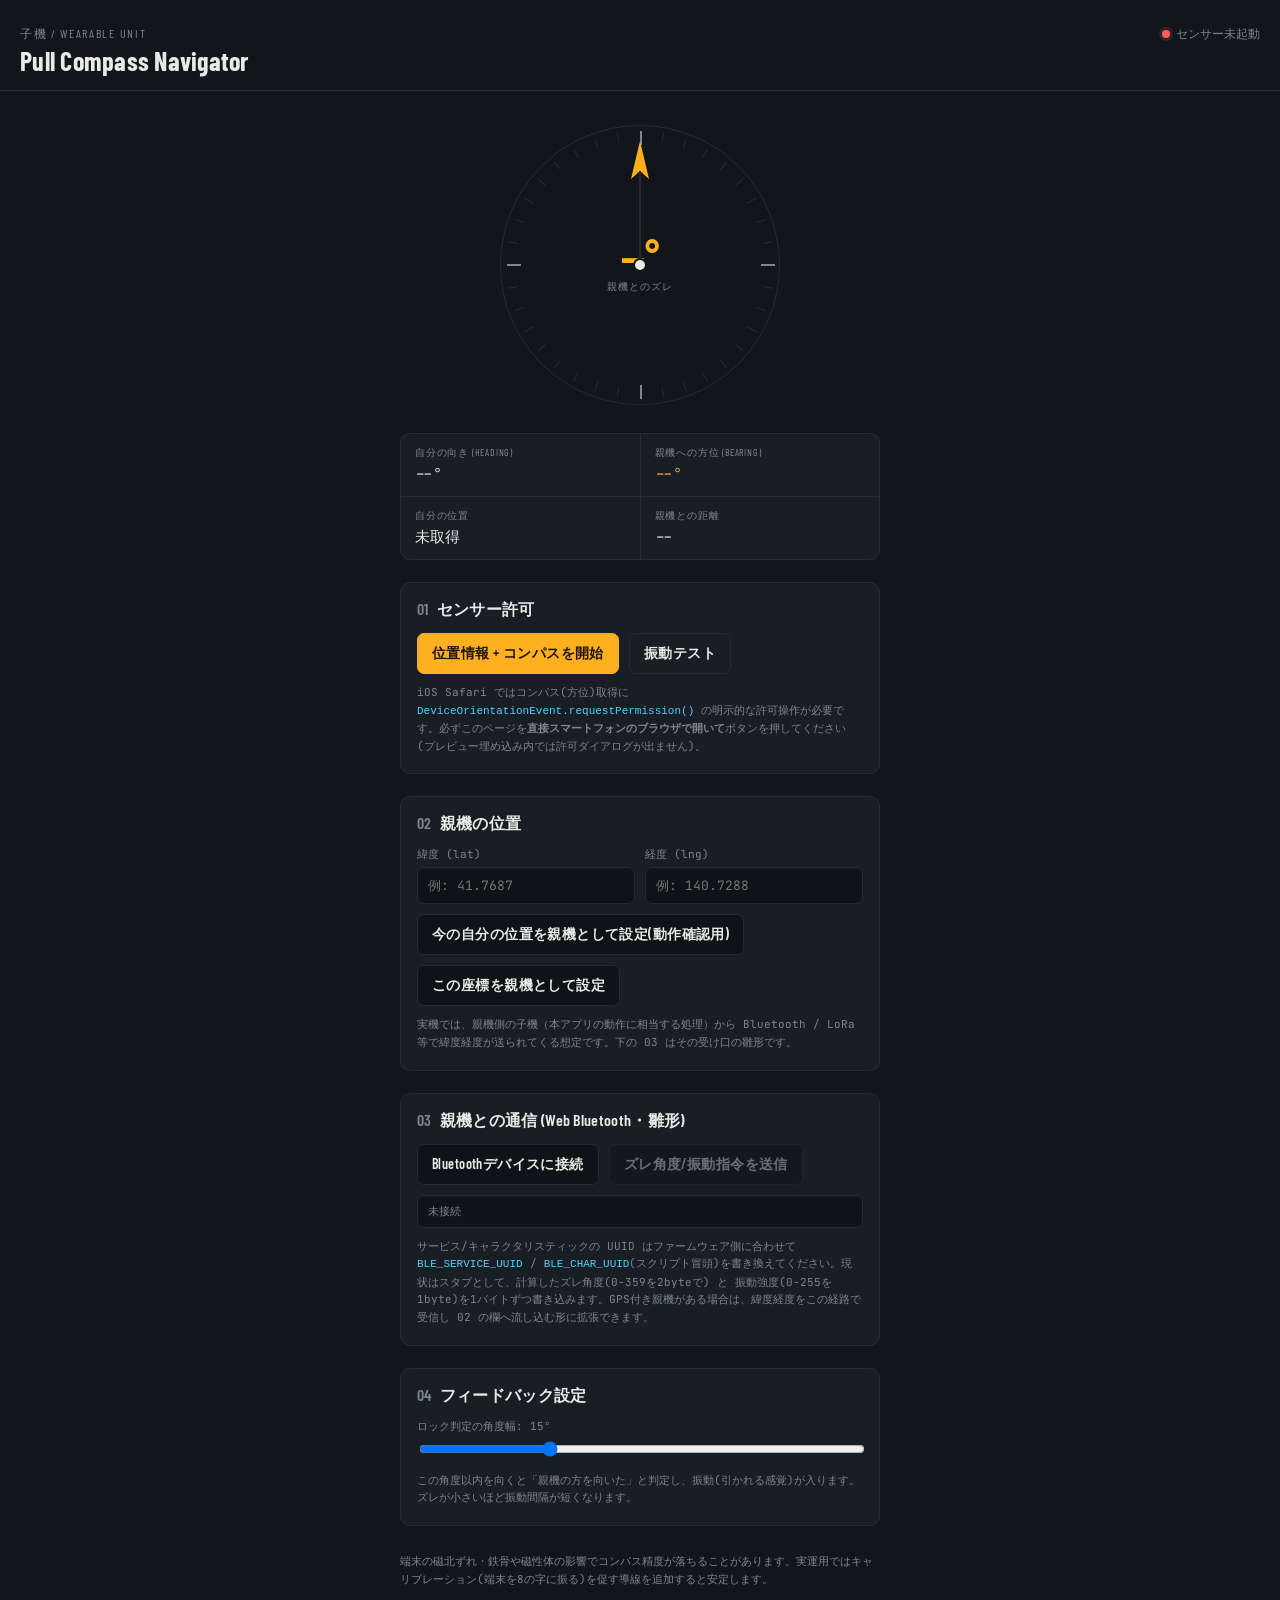
==== 0812navi.html @ e46b6c5c "Update event listeners for Bluetooth and vibration test Comment out Bluetooth connection event liste" ====
<!DOCTYPE html>
<html lang="ja">
<head>
<meta charset="UTF-8">
<meta name="viewport" content="width=device-width, initial-scale=1, viewport-fit=cover">
<title>子機ナビゲーション | Pull Compass</title>
<link rel="preconnect" href="https://fonts.googleapis.com">
<link href="https://fonts.googleapis.com/css2?family=Barlow+Condensed:wght@500;600;700&family=JetBrains+Mono:wght@400;500;700&display=swap" rel="stylesheet">
<style>
  :root{
    --bg:#12151A;
    --panel:#191D24;
    --panel-line:#262B33;
    --ink:#E9EAE6;
    --muted:#7C8794;
    --lock:#FFB020;      /* 親機方向ロック時のアクセント */
    --self:#4FD1FF;      /* 自分の向き(コンパス)のアクセント */
    --danger:#FF5C5C;
  }
  *{box-sizing:border-box;}
  html,body{margin:0;padding:0;background:var(--bg);color:var(--ink);
    font-family:'JetBrains Mono',monospace;
    -webkit-tap-highlight-color:transparent;}
  body{min-height:100vh;padding:0 0 40px;}

  .eyebrow{font-family:'Barlow Condensed',sans-serif;letter-spacing:.14em;text-transform:uppercase;
    font-size:12px;color:var(--muted);}

  header{padding:22px 20px 14px;border-bottom:1px solid var(--panel-line);
    display:flex;align-items:baseline;justify-content:space-between;gap:12px;flex-wrap:wrap;}
  header h1{font-family:'Barlow Condensed',sans-serif;font-weight:700;font-size:26px;
    letter-spacing:.01em;margin:2px 0 0;}
  .status-dot{display:inline-block;width:8px;height:8px;border-radius:50%;margin-right:6px;
    background:var(--danger);box-shadow:0 0 0 3px rgba(255,92,92,.15);}
  .status-dot.on{background:var(--lock);box-shadow:0 0 0 3px rgba(255,176,32,.18);}
  #statusText{font-size:12px;color:var(--muted);}

  main{max-width:520px;margin:0 auto;padding:0 20px;}

  /* --- Signature element: compass gauge --- */
  .gaugeWrap{position:relative;display:flex;justify-content:center;padding:34px 0 10px;}
  .gauge{position:relative;width:280px;height:280px;}
  .ring{position:absolute;inset:0;border-radius:50%;border:1px solid var(--panel-line);}
  .pullGlow{position:absolute;inset:0;border-radius:50%;
    box-shadow:0 0 0 0 rgba(255,176,32,0);
    transition:box-shadow .25s ease, opacity .25s ease;}
  .pullGlow.active{box-shadow:0 0 38px 6px rgba(255,176,32,.35);}
  .tickWrap{position:absolute;inset:0;}
  .tick{position:absolute;left:50%;top:6px;width:1px;height:10px;background:var(--panel-line);
    transform-origin:50% 134px;}
  .tick.cardinal{height:14px;background:var(--muted);width:2px;}
  .needleWrap{position:absolute;left:50%;top:50%;width:0;height:0;
    transition:transform .15s linear;}
  .needle{position:absolute;left:-9px;top:-124px;width:18px;height:124px;}
  .needle svg{width:100%;height:100%;display:block;}
  .hub{position:absolute;left:50%;top:50%;width:14px;height:14px;margin:-7px;border-radius:50%;
    background:var(--ink);border:2px solid var(--bg);z-index:3;}
  .center-readout{position:absolute;left:50%;top:50%;transform:translate(-50%,-50%);
    text-align:center;pointer-events:none;}
  .center-readout .deg{font-family:'Barlow Condensed',sans-serif;font-weight:700;font-size:40px;
    color:var(--lock);line-height:1;}
  .center-readout .label{font-size:10px;color:var(--muted);letter-spacing:.1em;margin-top:4px;}

  /* --- data grid --- */
  .grid{display:grid;grid-template-columns:1fr 1fr;gap:1px;background:var(--panel-line);
    border:1px solid var(--panel-line);border-radius:10px;overflow:hidden;margin-top:18px;}
  .cell{background:var(--panel);padding:12px 14px;}
  .cell .k{font-size:10px;color:var(--muted);letter-spacing:.08em;text-transform:uppercase;
    font-family:'Barlow Condensed',sans-serif;}
  .cell .v{font-size:15px;margin-top:4px;color:var(--ink);}
  .cell .v.accent{color:var(--lock);}

  section.panel{margin-top:22px;border:1px solid var(--panel-line);border-radius:10px;
    background:var(--panel);padding:16px 16px 18px;}
  section.panel h2{font-family:'Barlow Condensed',sans-serif;font-size:16px;font-weight:600;
    margin:0 0 12px;letter-spacing:.02em;}
  section.panel h2 .n{color:var(--muted);margin-right:8px;}

  .row{display:flex;gap:10px;margin-bottom:10px;}
  .row:last-child{margin-bottom:0;}
  label{display:block;font-size:11px;color:var(--muted);margin-bottom:5px;}
  input[type=number], input[type=text]{
    width:100%;background:#0F1216;border:1px solid var(--panel-line);border-radius:7px;
    padding:9px 10px;color:var(--ink);font-family:'JetBrains Mono',monospace;font-size:13px;}
  input:focus{outline:1px solid var(--self);}

  button{font-family:'Barlow Condensed',sans-serif;font-weight:600;letter-spacing:.03em;
    font-size:14px;border:1px solid var(--panel-line);background:#0F1216;color:var(--ink);
    padding:10px 14px;border-radius:7px;cursor:pointer;}
  button:active{transform:translateY(1px);}
  button.primary{background:var(--lock);border-color:var(--lock);color:#1A1400;}
  button.ghost{background:transparent;}
  button:focus-visible{outline:2px solid var(--self);outline-offset:2px;}
  button:disabled{opacity:.4;cursor:not-allowed;}

  .btnRow{display:flex;gap:10px;flex-wrap:wrap;margin-top:4px;}
  .hint{font-size:11px;color:var(--muted);line-height:1.6;margin-top:10px;}
  .hint code{color:var(--self);}
  .logBox{margin-top:10px;max-height:110px;overflow:auto;font-size:11px;color:var(--muted);
    background:#0F1216;border:1px solid var(--panel-line);border-radius:7px;padding:8px 10px;}
  .logBox div{white-space:pre-wrap;}

  footer{max-width:520px;margin:26px auto 0;padding:0 20px;color:var(--muted);font-size:11px;
    line-height:1.7;}

  @media (prefers-reduced-motion: reduce){
    .needleWrap, .pullGlow{transition:none;}
  }
</style>
</head>
<body>

<header>
  <div>
    <div class="eyebrow">子機 / Wearable Unit</div>
    <h1>Pull Compass Navigator</h1>
  </div>
  <div><span class="status-dot" id="statusDot"></span><span id="statusText">センサー未起動</span></div>
</header>

<main>

  <div class="gaugeWrap">
    <div class="gauge">
      <div class="pullGlow" id="pullGlow"></div>
      <div class="ring"></div>
      <div class="tickWrap" id="tickWrap"></div>
      <div class="needleWrap" id="needleWrap">
        <div class="needle">
          <svg viewBox="0 0 18 124" xmlns="http://www.w3.org/2000/svg">
            <polygon points="9,0 18,38 9,30 0,38" fill="var(--lock)"/>
            <rect x="8" y="30" width="2" height="94" fill="var(--panel-line)"/>
          </svg>
        </div>
      </div>
      <div class="hub"></div>
      <div class="center-readout">
        <div class="deg" id="diffDeg">--°</div>
        <div class="label">親機とのズレ</div>
      </div>
    </div>
  </div>

  <div class="grid">
    <div class="cell"><div class="k">自分の向き (Heading)</div><div class="v" id="selfHeading">--°</div></div>
    <div class="cell"><div class="k">親機への方位 (Bearing)</div><div class="v accent" id="bearing">--°</div></div>
    <div class="cell"><div class="k">自分の位置</div><div class="v" id="selfPos">未取得</div></div>
    <div class="cell"><div class="k">親機との距離</div><div class="v" id="distance">--</div></div>
  </div>

  <section class="panel">
    <h2><span class="n">01</span>センサー許可</h2>
    <div class="btnRow">
      <button class="primary" id="btnStart">位置情報 + コンパスを開始</button>
      <button class="ghost" id="btnVibeTest">振動テスト</button>
    </div>
    <div class="hint">
      iOS Safari ではコンパス(方位)取得に <code>DeviceOrientationEvent.requestPermission()</code> の明示的な許可操作が必要です。必ずこのページを<strong>直接スマートフォンのブラウザで開いて</strong>ボタンを押してください(プレビュー埋め込み内では許可ダイアログが出ません)。
    </div>
  </section>

  <section class="panel">
    <h2><span class="n">02</span>親機の位置</h2>
    <div class="row">
      <div style="flex:1"><label>緯度 (lat)</label><input type="number" step="0.000001" id="targetLat" placeholder="例: 41.7687"></div>
      <div style="flex:1"><label>経度 (lng)</label><input type="number" step="0.000001" id="targetLng" placeholder="例: 140.7288"></div>
    </div>
    <div class="btnRow">
      <button id="btnUseCurrentAsTarget">今の自分の位置を親機として設定(動作確認用)</button>
      <button id="btnSetTarget">この座標を親機として設定</button>
    </div>
    <div class="hint">実機では、親機側の子機（本アプリの動作に相当する処理）から Bluetooth / LoRa 等で緯度経度が送られてくる想定です。下の 03 はその受け口の雛形です。</div>
  </section>

  <section class="panel">
    <h2><span class="n">03</span>親機との通信 (Web Bluetooth・雛形)</h2>
    <div class="btnRow">
      <button id="btnBleConnect">Bluetoothデバイスに接続</button>
      <button id="btnBleSend" disabled>ズレ角度/振動指令を送信</button>
    </div>
    <div class="logBox" id="bleLog"><div>未接続</div></div>
    <div class="hint">
      サービス/キャラクタリスティックの UUID はファームウェア側に合わせて <code>BLE_SERVICE_UUID</code> / <code>BLE_CHAR_UUID</code>(スクリプト冒頭)を書き換えてください。現状はスタブとして、計算したズレ角度(0-359を2byteで) と 振動強度(0-255を1byte)を1バイトずつ書き込みます。GPS付き親機がある場合は、緯度経度をこの経路で受信し 02 の欄へ流し込む形に拡張できます。
    </div>
  </section>

  <section class="panel">
    <h2><span class="n">04</span>フィードバック設定</h2>
    <div class="row">
      <div style="flex:1">
        <label>ロック判定の角度幅: <span id="thresholdVal">15</span>°</label>
        <input type="range" min="3" max="45" value="15" id="thresholdSlider" style="width:100%">
      </div>
    </div>
    <div class="hint">この角度以内を向くと「親機の方を向いた」と判定し、振動(引かれる感覚)が入ります。ズレが小さいほど振動間隔が短くなります。</div>
  </section>

</main>

<footer>
  端末の磁北ずれ・鉄骨や磁性体の影響でコンパス精度が落ちることがあります。実運用ではキャリブレーション(端末を8の字に振る)を促す導線を追加すると安定します。
</footer>

<script>
(() => {
  // ---- 状態 ----
  let selfLat=null, selfLng=null, selfHeadingDeg=null;
  let targetLat=null, targetLng=null;
  let watchId=null;
  let bleDevice=null, bleChar=null;
  let lastVibeTime=0;

  //const BLE_SERVICE_UUID = '0000ffe0-0000-1000-8000-00805f9b34fb'; // ←実機のUUIDに置き換え
  //const BLE_CHAR_UUID    = '0000ffe1-0000-1000-8000-00805f9b34fb'; // ←実機のUUIDに置き換え

  const BLE_SERVICE_UUID ='6e400001-b5a3-f393-e0a9-e50e24dcca9e';
  const BLE_CHAR_UUID = '846B1F7D-D4A5-D9DA-8681-5D3B342748C5';
  
  // ---- DOM ----
  const statusDot = document.getElementById('statusDot');
  const statusText = document.getElementById('statusText');
  const selfHeadingEl = document.getElementById('selfHeading');
  const bearingEl = document.getElementById('bearing');
  const selfPosEl = document.getElementById('selfPos');
  const distanceEl = document.getElementById('distance');
  const diffDegEl = document.getElementById('diffDeg');
  const needleWrap = document.getElementById('needleWrap');
  const pullGlow = document.getElementById('pullGlow');
  const tickWrap = document.getElementById('tickWrap');
  const thresholdSlider = document.getElementById('thresholdSlider');
  const thresholdVal = document.getElementById('thresholdVal');
  const bleLog = document.getElementById('bleLog');

  // ---- ゲージの目盛り描画 ----
  for(let i=0;i<360;i+=10){
    const t=document.createElement('div');
    t.className='tick'+(i%90===0?' cardinal':'');
    t.style.transform=`rotate(${i}deg)`;
    tickWrap.appendChild(t);
  }

  function log(msg){
    const d=document.createElement('div');
    d.textContent=`[${new Date().toLocaleTimeString()}] ${msg}`;
    bleLog.prepend(d);
  }

  function setStatus(on, text){
    statusDot.classList.toggle('on', on);
    statusText.textContent=text;
  }

  // ---- 地理計算 ----
  function toRad(d){return d*Math.PI/180;}
  function toDeg(r){return r*180/Math.PI;}

  function bearingTo(lat1,lng1,lat2,lng2){
    const φ1=toRad(lat1), φ2=toRad(lat2), Δλ=toRad(lng2-lng1);
    const y=Math.sin(Δλ)*Math.cos(φ2);
    const x=Math.cos(φ1)*Math.sin(φ2)-Math.sin(φ1)*Math.cos(φ2)*Math.cos(Δλ);
    return (toDeg(Math.atan2(y,x))+360)%360;
  }

  function distanceMeters(lat1,lng1,lat2,lng2){
    const R=6371000;
    const φ1=toRad(lat1), φ2=toRad(lat2);
    const dφ=toRad(lat2-lat1), dλ=toRad(lng2-lng1);
    const a=Math.sin(dφ/2)**2 + Math.cos(φ1)*Math.cos(φ2)*Math.sin(dλ/2)**2;
    return 2*R*Math.asin(Math.sqrt(a));
  }

  function angleDiff(a,b){
    let d=(b-a+540)%360-180; // -180 .. 180
    return d;
  }

  // ---- メイン更新ループ ----
  function update(){
    if(selfLat==null || selfLng==null){ return; }
    selfPosEl.textContent = `${selfLat.toFixed(6)}, ${selfLng.toFixed(6)}`;

    if(targetLat==null || targetLng==null){
      bearingEl.textContent='親機未設定';
      distanceEl.textContent='--';
      diffDegEl.textContent='--°';
      return;
    }

    const bearing = bearingTo(selfLat,selfLng,targetLat,targetLng);
    const dist = distanceMeters(selfLat,selfLng,targetLat,targetLng);
    bearingEl.textContent = bearing.toFixed(0)+'°';
    distanceEl.textContent = dist<1000 ? dist.toFixed(0)+' m' : (dist/1000).toFixed(2)+' km';

    if(selfHeadingDeg==null){
      diffDegEl.textContent='方位不明';
      return;
    }

    const diff = angleDiff(selfHeadingDeg, bearing); // -180..180、+なら右(時計回り)に回すべき
    diffDegEl.textContent = (diff>0?'+':'')+diff.toFixed(0)+'°';
    needleWrap.style.transform = `rotate(${diff}deg)`;

    const threshold = Number(thresholdSlider.value);
    const aligned = Math.abs(diff) <= threshold;
    pullGlow.classList.toggle('active', aligned);

    handleHapticFeedback(diff, aligned);
  }

  // ---- 触覚フィードバック(振動) ----
  // 実機では、この intensity / interval に相当する値を 03 のBLE送信で子機のアクチュエータへ渡す
  function handleHapticFeedback(diff, aligned){
    if(!('vibrate' in navigator)) return;
    const now = performance.now();
    if(!aligned){
      return; // ロック外では振動しない
    }
    // ズレが小さいほど間隔を短く(=強く引かれる感覚)
    const absDiff = Math.abs(diff);
    const interval = 250 + absDiff*20; // 250ms(真正面)〜 250+threshold*20 ms
    if(now - lastVibeTime > interval){
      navigator.vibrate(60);
      lastVibeTime = now;
    }
  }

  // ---- センサー開始 ----
  async function startSensors(){
    // 方位(コンパス)
    if(typeof DeviceOrientationEvent !== 'undefined' && typeof DeviceOrientationEvent.requestPermission === 'function'){
      try{
        const res = await DeviceOrientationEvent.requestPermission();
        if(res !== 'granted'){ setStatus(false,'コンパスの許可が必要です'); return; }
      }catch(e){ setStatus(false,'許可取得に失敗: '+e.message); return; }
    }

    window.addEventListener('deviceorientationabsolute', onOrientation, true);
    window.addEventListener('deviceorientation', onOrientation, true);

    // 位置情報
    if(!navigator.geolocation){ setStatus(false,'この端末は位置情報に対応していません'); return; }
    if(watchId!=null) navigator.geolocation.clearWatch(watchId);
    watchId = navigator.geolocation.watchPosition(pos=>{
      selfLat = pos.coords.latitude;
      selfLng = pos.coords.longitude;
      setStatus(true, `GPS取得中 (精度 ±${pos.coords.accuracy.toFixed(0)}m)`);
      update();
    }, err=>{
      setStatus(false, '位置情報エラー: '+err.message);
    }, { enableHighAccuracy:true, maximumAge:1000, timeout:15000 });
  }

  function onOrientation(e){
    let heading = null;
    if(typeof e.webkitCompassHeading === 'number'){
      heading = e.webkitCompassHeading; // iOS: 0=北, 時計回り, 補正済み
    } else if(e.alpha != null){
      // Android等: absolute=trueなら概ね 0=北, 反時計回りのalpha → 時計回りheadingへ変換
      heading = (360 - e.alpha) % 360;
    }
    if(heading==null) return;
    selfHeadingDeg = heading;
    selfHeadingEl.textContent = heading.toFixed(0)+'°';
    update();
  }

  // ---- UIイベント ----
  document.getElementById('btnStart').addEventListener('click', startSensors);

  document.getElementById('btnVibeTest').addEventListener('click', ()=>{
    if('vibrate' in navigator){ navigator.vibrate([80,60,80]); }
    else alert('この端末/ブラウザは振動APIに対応していません');
  });

  document.getElementById('btnUseCurrentAsTarget').addEventListener('click', ()=>{
    if(selfLat==null){ alert('先に 01 でセンサーを開始してください'); return; }
    targetLat=selfLat; targetLng=selfLng;
    document.getElementById('targetLat').value=selfLat.toFixed(6);
    document.getElementById('targetLng').value=selfLng.toFixed(6);
    update();
  });

  document.getElementById('btnSetTarget').addEventListener('click', ()=>{
    const la=parseFloat(document.getElementById('targetLat').value);
    const ln=parseFloat(document.getElementById('targetLng').value);
    if(isNaN(la)||isNaN(ln)){ alert('緯度経度を入力してください'); return; }
    targetLat=la; targetLng=ln;
    update();
  });

  thresholdSlider.addEventListener('input', ()=>{
    thresholdVal.textContent = thresholdSlider.value;
    update();
  });

  // ---- Web Bluetooth(雛形) ----
  /*document.getElementById('btnBleConnect').addEventListener('click', async ()=>{
    alert('Bluetooth接続ボタンが押されました');
    
    if(!navigator.bluetooth){ log('この端末/ブラウザは Web Bluetooth 非対応です(iOS Safari非対応)'); return; }
    try{
     // bleDevice = await navigator.bluetooth.requestDevice({
       // filters:[{ services:[BLE_SERVICE_UUID] }]
        // 対象が絞れない場合は次の1行に差し替え: acceptAllDevices:true, optionalServices:[BLE_SERVICE_UUID]

      bleDevice = await navigator.bluetooth.requestDevice({
        acceptAllDevices: true,
        optionalServices: [BLE_SERVICE_UUID]
    });
      
      log('デバイス選択: '+bleDevice.name);
      const server = await bleDevice.gatt.connect();
      const service = await server.getPrimaryService(BLE_SERVICE_UUID);
      bleChar = await service.getCharacteristic(BLE_CHAR_UUID);
      log('接続完了。送信可能です。');
      document.getElementById('btnBleSend').disabled=false;
    }catch(e){
      log('接続失敗: '+e.message);
    }
  });

  document.getElementById('btnBleSend').addEventListener('click', async ()=>{
    if(!bleChar){ return; }
    if(targetLat==null || selfHeadingDeg==null){ log('送信できるデータがまだありません'); return; }
    const bearing = bearingTo(selfLat,selfLng,targetLat,targetLng);
    const diff = Math.round((angleDiff(selfHeadingDeg,bearing)+360)%360); // 0-359
    const threshold = Number(thresholdSlider.value);
    const aligned = Math.abs(angleDiff(selfHeadingDeg,bearing)) <= threshold;
    const intensity = aligned ? Math.max(0, 255 - Math.abs(angleDiff(selfHeadingDeg,bearing))*10) : 0;

    const payload = new Uint8Array([diff & 0xff, (diff>>8) & 0xff, intensity & 0xff]);
    try{
      await bleChar.writeValue(payload);
      log(`送信: diff=${diff}° intensity=${Math.round(intensity)}`);
    }catch(e){
      log('送信失敗: '+e.message);
    }
  });*/

   document.getElementById('btnStart').addEventListener('click', startSensors);

  document.getElementById('btnVibeTest').addEventListener('click', ()=>{
    if('vibrate' in navigator){
      navigator.vibrate([80,60,80]);
    }else{
      alert('この端末/ブラウザは振動APIに対応していません');
    }
  });

  

})();
</script>
</body>
</html>
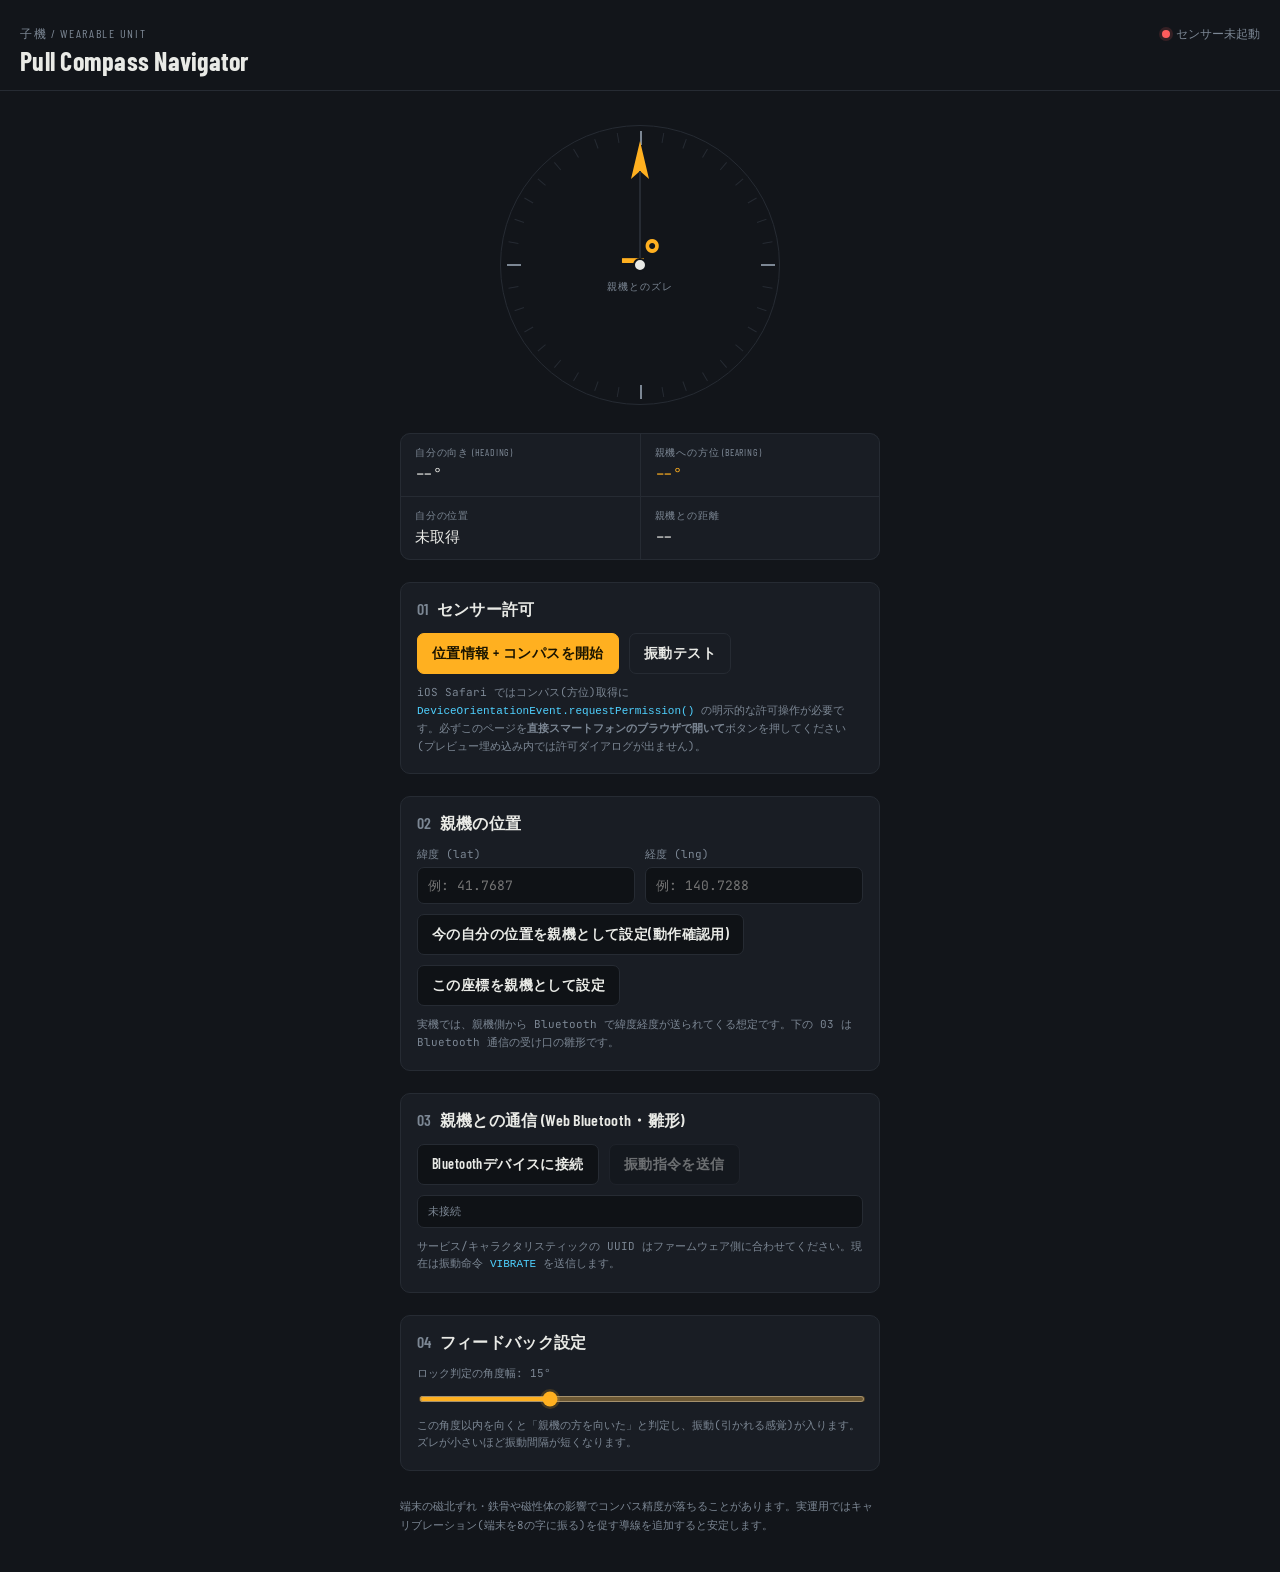
==== commit 2e22cd4c: "Revert "1002"" ====
--- a/0812navi.html
+++ b/0812navi.html
@@ -82,6 +82,22 @@
   input[type=number], input[type=text]{
     width:100%;background:#0F1216;border:1px solid var(--panel-line);border-radius:7px;
     padding:9px 10px;color:var(--ink);font-family:'JetBrains Mono',monospace;font-size:13px;}
+  input[type=range]{
+    width:100%;accent-color:var(--lock);cursor:pointer;
+  }
+  input[type=range]::-webkit-slider-runnable-track{
+    height:6px;border-radius:999px;background:rgba(255,176,32,.25);
+  }
+  input[type=range]::-webkit-slider-thumb{
+    -webkit-appearance:none;appearance:none;width:16px;height:16px;border-radius:50%;
+    background:var(--lock);border:2px solid #1A1400;margin-top:-5px;box-shadow:0 0 0 2px rgba(255,176,32,.18);
+  }
+  input[type=range]::-moz-range-track{
+    height:6px;border-radius:999px;background:rgba(255,176,32,.25);
+  }
+  input[type=range]::-moz-range-thumb{
+    width:16px;height:16px;border:none;border-radius:50%;background:var(--lock);box-shadow:0 0 0 2px rgba(255,176,32,.18);
+  }
   input:focus{outline:1px solid var(--self);}
 
   button{font-family:'Barlow Condensed',sans-serif;font-weight:600;letter-spacing:.03em;
@@ -169,18 +185,18 @@
       <button id="btnUseCurrentAsTarget">今の自分の位置を親機として設定(動作確認用)</button>
       <button id="btnSetTarget">この座標を親機として設定</button>
     </div>
-    <div class="hint">実機では、親機側の子機（本アプリの動作に相当する処理）から Bluetooth / LoRa 等で緯度経度が送られてくる想定です。下の 03 はその受け口の雛形です。</div>
+    <div class="hint">実機では、親機側から Bluetooth で緯度経度が送られてくる想定です。下の 03 は Bluetooth 通信の受け口の雛形です。</div>
   </section>
 
   <section class="panel">
     <h2><span class="n">03</span>親機との通信 (Web Bluetooth・雛形)</h2>
     <div class="btnRow">
       <button id="btnBleConnect">Bluetoothデバイスに接続</button>
-      <button id="btnBleSend" disabled>ズレ角度/振動指令を送信</button>
+      <button id="btnBleSend" disabled>振動指令を送信</button>
     </div>
     <div class="logBox" id="bleLog"><div>未接続</div></div>
     <div class="hint">
-      サービス/キャラクタリスティックの UUID はファームウェア側に合わせて <code>BLE_SERVICE_UUID</code> / <code>BLE_CHAR_UUID</code>(スクリプト冒頭)を書き換えてください。現状はスタブとして、計算したズレ角度(0-359を2byteで) と 振動強度(0-255を1byte)を1バイトずつ書き込みます。GPS付き親機がある場合は、緯度経度をこの経路で受信し 02 の欄へ流し込む形に拡張できます。
+      サービス/キャラクタリスティックの UUID はファームウェア側に合わせてください。現在は振動命令 <code>VIBRATE</code> を送信します。
     </div>
   </section>
 
@@ -209,13 +225,15 @@
   let watchId=null;
   let bleDevice=null, bleChar=null;
   let lastVibeTime=0;
-
-  //const BLE_SERVICE_UUID = '0000ffe0-0000-1000-8000-00805f9b34fb'; // ←実機のUUIDに置き換え
-  //const BLE_CHAR_UUID    = '0000ffe1-0000-1000-8000-00805f9b34fb'; // ←実機のUUIDに置き換え
-
-  const BLE_SERVICE_UUID ='6e400001-b5a3-f393-e0a9-e50e24dcca9e';
-  const BLE_CHAR_UUID = '846B1F7D-D4A5-D9DA-8681-5D3B342748C5';
-  
+  let displayedDiff = null;
+
+// 方角を安定させるための履歴
+let headingHistory = [];
+const HEADING_SAMPLES = 10;
+
+// 方角が急に飛んだときの最大変化量
+const MAX_HEADING_STEP = 30; 
+
   // ---- DOM ----
   const statusDot = document.getElementById('statusDot');
   const statusText = document.getElementById('statusText');
@@ -296,10 +314,28 @@
       return;
     }
 
-    const diff = angleDiff(selfHeadingDeg, bearing); // -180..180、+なら右(時計回り)に回すべき
+
+    const diff = angleDiff(selfHeadingDeg, bearing); // -180..180
+    
+    if(displayedDiff === null){
+      displayedDiff = diff;
+    }else{
+      let delta = diff - (displayedDiff % 360);
+
+      if(delta > 180){
+        delta -= 360;
+      }
+
+      if(delta < -180){
+        delta += 360;
+      }
+
+      displayedDiff += delta;
+    }
+
     diffDegEl.textContent = (diff>0?'+':'')+diff.toFixed(0)+'°';
-    needleWrap.style.transform = `rotate(${diff}deg)`;
-
+    needleWrap.style.transform = `rotate(${displayedDiff}deg)`;
+    
     const threshold = Number(thresholdSlider.value);
     const aligned = Math.abs(diff) <= threshold;
     pullGlow.classList.toggle('active', aligned);
@@ -310,16 +346,14 @@
   // ---- 触覚フィードバック(振動) ----
   // 実機では、この intensity / interval に相当する値を 03 のBLE送信で子機のアクチュエータへ渡す
   function handleHapticFeedback(diff, aligned){
-    if(!('vibrate' in navigator)) return;
     const now = performance.now();
-    if(!aligned){
+    if(!aligned || !bleChar || !bleDevice?.gatt?.connected){
       return; // ロック外では振動しない
     }
-    // ズレが小さいほど間隔を短く(=強く引かれる感覚)
-    const absDiff = Math.abs(diff);
-    const interval = 250 + absDiff*20; // 250ms(真正面)〜 250+threshold*20 ms
+    const interval = 1000; // 1秒おきに正面か確認＋振動
     if(now - lastVibeTime > interval){
-      navigator.vibrate(60);
+      bleChar.writeValue(new TextEncoder().encode('VIBRATE'))
+        .catch(e=>log('自動送信失敗: '+e.message));
       lastVibeTime = now;
     }
   }
@@ -350,19 +384,78 @@
     }, { enableHighAccuracy:true, maximumAge:1000, timeout:15000 });
   }
 
-  function onOrientation(e){
-    let heading = null;
-    if(typeof e.webkitCompassHeading === 'number'){
-      heading = e.webkitCompassHeading; // iOS: 0=北, 時計回り, 補正済み
-    } else if(e.alpha != null){
-      // Android等: absolute=trueなら概ね 0=北, 反時計回りのalpha → 時計回りheadingへ変換
-      heading = (360 - e.alpha) % 360;
-    }
-    if(heading==null) return;
-    selfHeadingDeg = heading;
-    selfHeadingEl.textContent = heading.toFixed(0)+'°';
-    update();
-  }
+function onOrientation(e){
+  let heading = null;
+
+  if(typeof e.webkitCompassHeading === 'number'){
+    heading = e.webkitCompassHeading; // iOS: 0=北, 時計回り
+  } else if(e.alpha != null){
+    // Android等
+    heading = (360 - e.alpha) % 360;
+  }
+
+  if(heading == null || !Number.isFinite(heading)) return;
+
+  // --------------------------------
+  // 急激な角度変化をチェック
+  // --------------------------------
+  if(selfHeadingDeg != null){
+
+    // 角度差を -180 ～ +180 にする
+    let step = heading - selfHeadingDeg;
+
+    if(step > 180){
+      step -= 360;
+    }
+
+    if(step < -180){
+      step += 360;
+    }
+
+    // 一度に30°以上飛んだ場合は採用しない
+    if(Math.abs(step) > MAX_HEADING_STEP){
+      return;
+    }
+  }
+
+  // --------------------------------
+  // 0°と360°の境目を考慮して平均する
+  // --------------------------------
+  const rad = heading * Math.PI / 180;
+
+  headingHistory.push({
+    sin: Math.sin(rad),
+    cos: Math.cos(rad)
+  });
+
+  // 最新10個だけ残す
+  if(headingHistory.length > HEADING_SAMPLES){
+    headingHistory.shift();
+  }
+
+  // 平均した方向を計算
+  let sinSum = 0;
+  let cosSum = 0;
+
+  for(const h of headingHistory){
+    sinSum += h.sin;
+    cosSum += h.cos;
+  }
+
+  let smoothedHeading =
+    Math.atan2(sinSum, cosSum) * 180 / Math.PI;
+
+  if(smoothedHeading < 0){
+    smoothedHeading += 360;
+  }
+
+  selfHeadingDeg = smoothedHeading;
+
+  selfHeadingEl.textContent =
+    smoothedHeading.toFixed(0) + '°';
+
+  update();
+}
 
   // ---- UIイベント ----
   document.getElementById('btnStart').addEventListener('click', startSensors);
@@ -393,61 +486,48 @@
     update();
   });
 
-  // ---- Web Bluetooth(雛形) ----
-  /*document.getElementById('btnBleConnect').addEventListener('click', async ()=>{
-    alert('Bluetooth接続ボタンが押されました');
-    
-    if(!navigator.bluetooth){ log('この端末/ブラウザは Web Bluetooth 非対応です(iOS Safari非対応)'); return; }
+  // ---- Web Bluetooth ----
+  const BLE_SERVICE_UUID = '6e400001-b5a3-f393-e0a9-e50e24dcca9e';
+  const BLE_CHAR_UUID = '6e400002-b5a3-f393-e0a9-e50e24dcca9e';
+
+  document.getElementById('btnBleConnect').addEventListener('click', async ()=>{
+    if(!navigator.bluetooth){
+      log('この端末/ブラウザはWeb Bluetooth非対応です(iOS Safari非対応)');
+      return;
+    }
     try{
-     // bleDevice = await navigator.bluetooth.requestDevice({
-       // filters:[{ services:[BLE_SERVICE_UUID] }]
-        // 対象が絞れない場合は次の1行に差し替え: acceptAllDevices:true, optionalServices:[BLE_SERVICE_UUID]
-
       bleDevice = await navigator.bluetooth.requestDevice({
         acceptAllDevices: true,
         optionalServices: [BLE_SERVICE_UUID]
-    });
-      
+      });
       log('デバイス選択: '+bleDevice.name);
       const server = await bleDevice.gatt.connect();
       const service = await server.getPrimaryService(BLE_SERVICE_UUID);
       bleChar = await service.getCharacteristic(BLE_CHAR_UUID);
+      document.getElementById('btnBleSend').disabled = false;
       log('接続完了。送信可能です。');
-      document.getElementById('btnBleSend').disabled=false;
+      bleDevice.addEventListener('gattserverdisconnected', ()=>{
+        bleChar = null;
+        document.getElementById('btnBleSend').disabled = true;
+        log('Bluetooth接続を切断しました');
+      }, { once: true });
     }catch(e){
       log('接続失敗: '+e.message);
     }
   });
 
   document.getElementById('btnBleSend').addEventListener('click', async ()=>{
-    if(!bleChar){ return; }
-    if(targetLat==null || selfHeadingDeg==null){ log('送信できるデータがまだありません'); return; }
-    const bearing = bearingTo(selfLat,selfLng,targetLat,targetLng);
-    const diff = Math.round((angleDiff(selfHeadingDeg,bearing)+360)%360); // 0-359
-    const threshold = Number(thresholdSlider.value);
-    const aligned = Math.abs(angleDiff(selfHeadingDeg,bearing)) <= threshold;
-    const intensity = aligned ? Math.max(0, 255 - Math.abs(angleDiff(selfHeadingDeg,bearing))*10) : 0;
-
-    const payload = new Uint8Array([diff & 0xff, (diff>>8) & 0xff, intensity & 0xff]);
+    if(!bleChar || !bleDevice?.gatt?.connected){
+      log('Bluetooth接続がまだありません');
+      return;
+    }
     try{
-      await bleChar.writeValue(payload);
-      log(`送信: diff=${diff}° intensity=${Math.round(intensity)}`);
+      await bleChar.writeValue(new TextEncoder().encode('VIBRATE'));
+      log('送信: VIBRATE');
     }catch(e){
       log('送信失敗: '+e.message);
     }
-  });*/
-
-   document.getElementById('btnStart').addEventListener('click', startSensors);
-
-  document.getElementById('btnVibeTest').addEventListener('click', ()=>{
-    if('vibrate' in navigator){
-      navigator.vibrate([80,60,80]);
-    }else{
-      alert('この端末/ブラウザは振動APIに対応していません');
-    }
-  });
-
-  
+  });
 
 })();
 </script>
